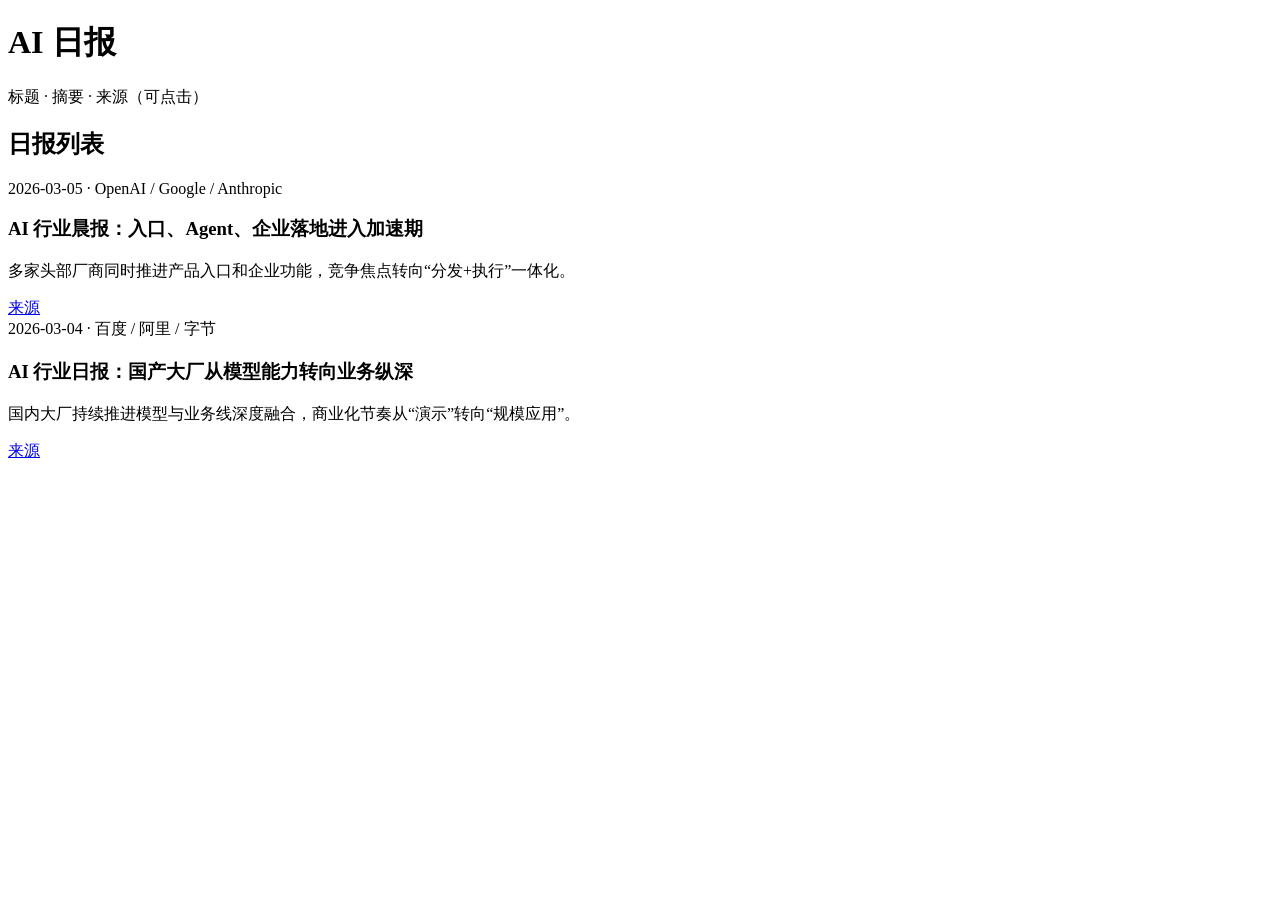
==== reports/ai-daily-site/index.html @ 8fc4eb7d "feat(ai-daily): simplify UI, add source metadata, add publish script" ====
<!doctype html>
<html lang="zh-CN">
<head>
  <meta charset="UTF-8" />
  <meta name="viewport" content="width=device-width, initial-scale=1.0" />
  <meta name="description" content="AI 日报中心：支持公司/优先级筛选、月度归档、详情阅读。" />
  <title>AI 日报中心</title>
  <link rel="stylesheet" href="./styles.css" />
</head>
<body>
  <div class="container">
    <header class="header" role="banner">
      <div>
        <h1 class="title">AI 日报</h1>
        <p class="sub">标题 · 摘要 · 来源（可点击）</p>
      </div>
    </header>

    <main id="mainContent" tabindex="-1">
      <section aria-label="日报列表" style="max-width:100%">
        <h2 class="section-title">日报列表</h2>
        <div id="reportList" aria-live="polite"></div>
      </section>
    </main>
  </div>

  <script src="./data.js"></script>
  <script>
    const rawData = window.AI_DAILY_DATA || [];
    const data = [...rawData].sort((a, b) => b.date.localeCompare(a.date));

    const reportListEl = document.getElementById('reportList');

    function render() {
      if (!data.length) {
        reportListEl.innerHTML = '<div class="card empty" role="status">暂无日报数据。</div>';
        return;
      }

      reportListEl.innerHTML = data
        .map((item) => {
          const firstSource = item?.headlines?.[0]?.sources?.[0] || '';
          return `
          <article class="card report-card" role="link" tabindex="0" onclick="window.location.href='./detail.html?id=${encodeURIComponent(item.id)}'" onkeydown="if(event.key==='Enter'){window.location.href='./detail.html?id=${encodeURIComponent(item.id)}'}">
            <div class="meta">
              <span>${item.date}</span>
              <span>·</span>
              <span>${item.company}</span>
            </div>
            <h3>${item.title}</h3>
            <p>${item.summary}</p>
            ${firstSource ? `<a class="text-link" href="${firstSource}" target="_blank" rel="noopener" onclick="event.stopPropagation()">来源</a>` : ''}
          </article>
        `;
        })
        .join('');
    }

    render();
  </script>
</body>
</html>
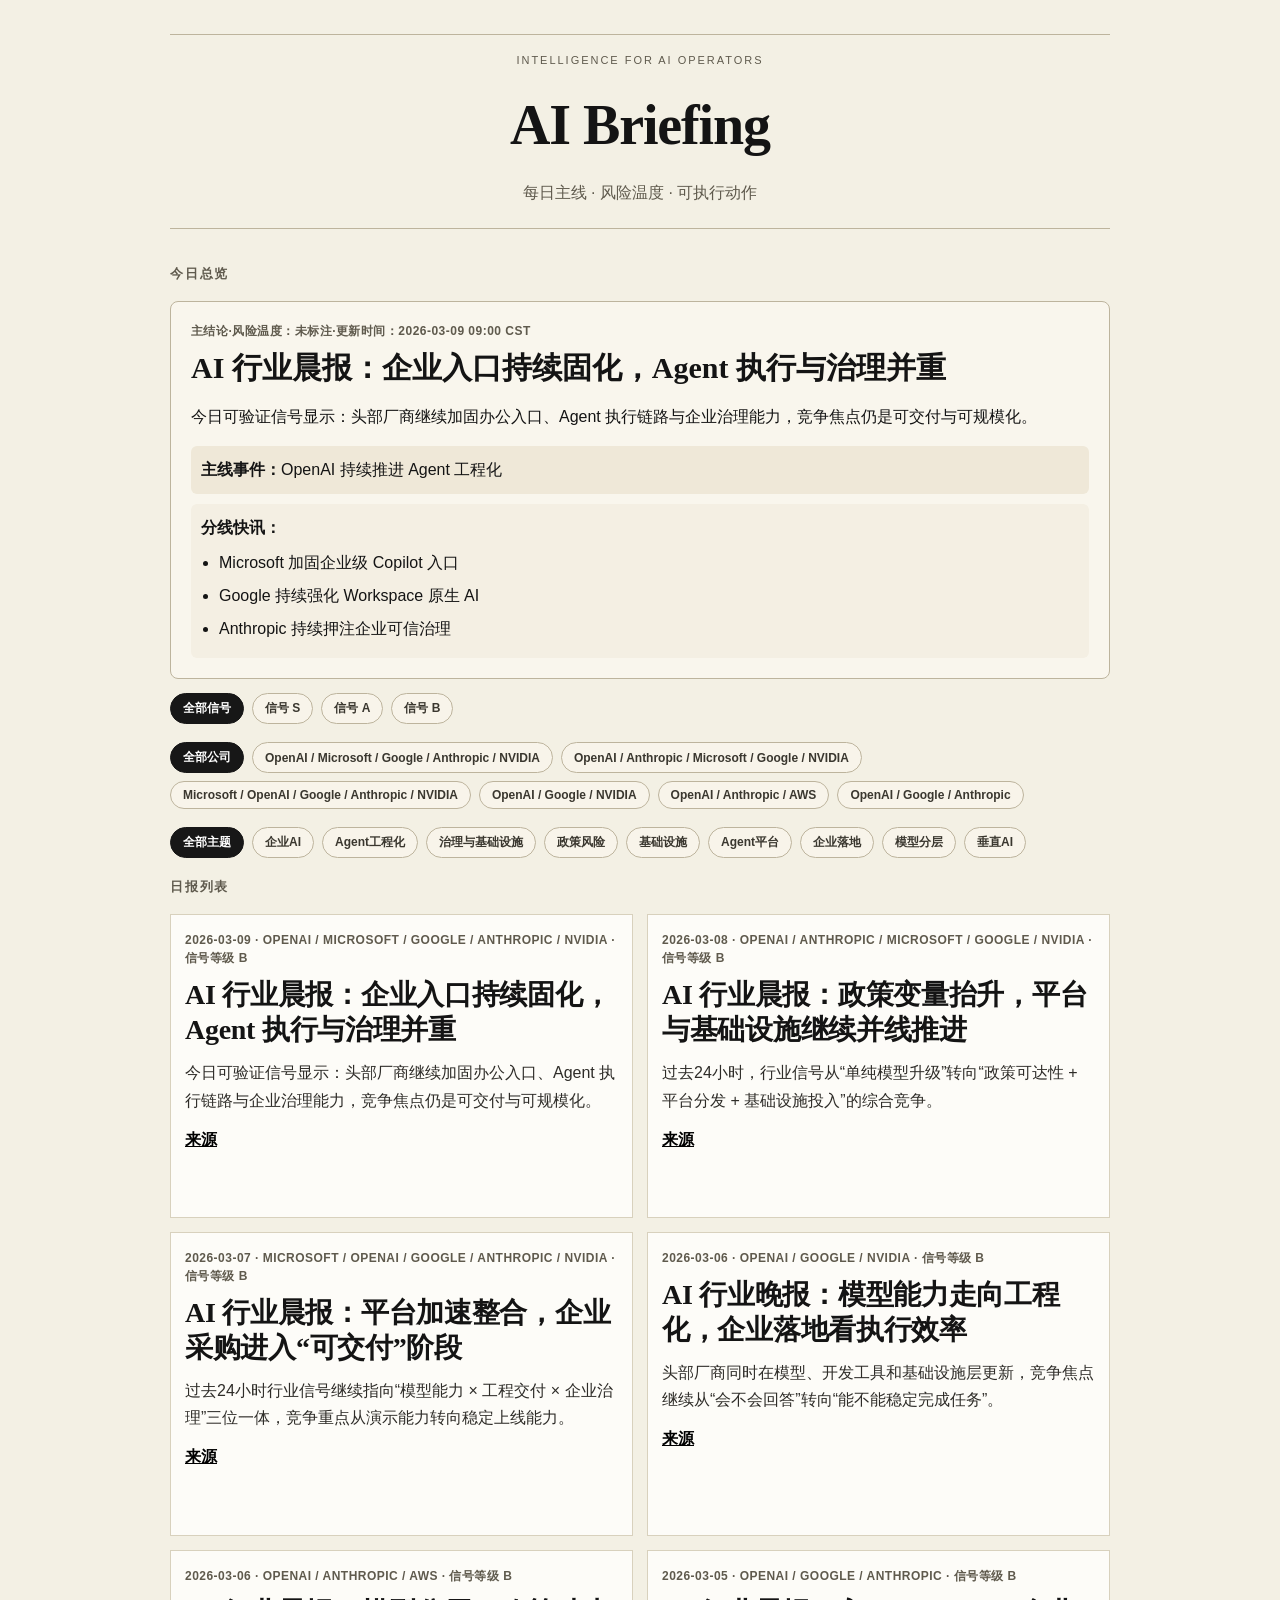
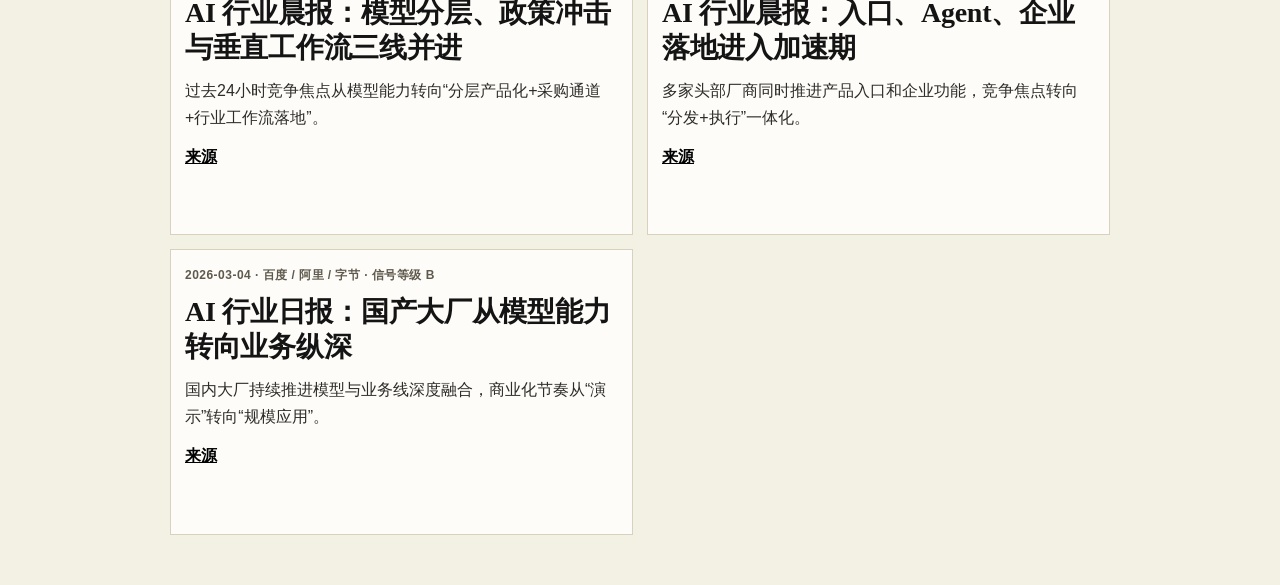
==== commit 0d6f5836: "fix(ui): normalize timezone label and improve meta wrapping on mobile" ====
--- a/reports/ai-daily-site/index.html
+++ b/reports/ai-daily-site/index.html
@@ -10,53 +10,146 @@
 <body>
   <div class="container">
     <header class="header" role="banner">
+      <div class="masthead-kicker">Intelligence for AI Operators</div>
       <div>
-        <h1 class="title">AI 日报</h1>
-        <p class="sub">标题 · 摘要 · 来源（可点击）</p>
+        <h1 class="title">AI Briefing</h1>
+        <p class="sub">每日主线 · 风险温度 · 可执行动作</p>
       </div>
     </header>
 
     <main id="mainContent" tabindex="-1">
+      <section aria-label="今日总览" style="max-width:100%">
+        <h2 class="section-title">今日总览</h2>
+        <div id="dailyOverview" aria-live="polite"></div>
+      </section>
+      <section aria-label="筛选器" style="max-width:100%">
+        <div id="filters" class="filter-row" aria-live="polite"></div>
+        <div id="companyFilters" class="filter-row" aria-live="polite"></div>
+        <div id="tagFilters" class="filter-row" aria-live="polite"></div>
+      </section>
       <section aria-label="日报列表" style="max-width:100%">
         <h2 class="section-title">日报列表</h2>
-        <div id="reportList" aria-live="polite"></div>
+        <div id="reportList" class="report-grid" aria-live="polite"></div>
       </section>
     </main>
   </div>
 
-  <script src="./data.js"></script>
   <script>
-    const rawData = window.AI_DAILY_DATA || [];
-    const data = [...rawData].sort((a, b) => b.date.localeCompare(a.date));
+    function initDailyData() {
+      const rawData = window.AI_DAILY_DATA || [];
+      const fmtTime = (t='') => t.replace('Asia/Shanghai','CST').replace('  ', ' ');
+      const data = [...rawData].sort((a, b) => b.date.localeCompare(a.date));
+      const reportListEl = document.getElementById('reportList');
+      const overviewEl = document.getElementById('dailyOverview');
+      const filtersEl = document.getElementById('filters');
+      const companyFiltersEl = document.getElementById('companyFilters');
+      const tagFiltersEl = document.getElementById('tagFilters');
+      let activeSignal = 'ALL';
+      let activeCompany = 'ALL';
+      let activeTag = 'ALL';
 
-    const reportListEl = document.getElementById('reportList');
+      const companyPool = ['ALL', ...new Set(data.map(i => i.company).filter(Boolean))].slice(0, 7);
+      const tagPool = ['ALL', ...new Set(data.flatMap(i => i.tags || []).filter(Boolean))].slice(0, 10);
 
-    function render() {
-      if (!data.length) {
-        reportListEl.innerHTML = '<div class="card empty" role="status">暂无日报数据。</div>';
-        return;
+      function renderFilters() {
+        const signals = ['ALL', 'S', 'A', 'B'];
+        filtersEl.innerHTML = signals.map(s => `
+          <button class="chip ${activeSignal===s ? 'chip-active' : ''}" onclick="window.__setSignal('${s}')">${s==='ALL' ? '全部信号' : `信号 ${s}`}</button>
+        `).join('');
+
+        companyFiltersEl.innerHTML = companyPool.map(c => `
+          <button class="chip ${activeCompany===c ? 'chip-active' : ''}" onclick="window.__setCompany('${c.replace(/'/g, "\\'")}')">${c==='ALL' ? '全部公司' : c}</button>
+        `).join('');
+
+        tagFiltersEl.innerHTML = tagPool.map(t => `
+          <button class="chip ${activeTag===t ? 'chip-active' : ''}" onclick="window.__setTag('${t}')">${t==='ALL' ? '全部主题' : t}</button>
+        `).join('');
       }
 
-      reportListEl.innerHTML = data
-        .map((item) => {
-          const firstSource = item?.headlines?.[0]?.sources?.[0] || '';
-          return `
-          <article class="card report-card" role="link" tabindex="0" onclick="window.location.href='./detail.html?id=${encodeURIComponent(item.id)}'" onkeydown="if(event.key==='Enter'){window.location.href='./detail.html?id=${encodeURIComponent(item.id)}'}">
-            <div class="meta">
-              <span>${item.date}</span>
-              <span>·</span>
-              <span>${item.company}</span>
-            </div>
-            <h3>${item.title}</h3>
-            <p>${item.summary}</p>
-            ${firstSource ? `<a class="text-link" href="${firstSource}" target="_blank" rel="noopener" onclick="event.stopPropagation()">来源</a>` : ''}
+      window.__setSignal = function(s){
+        activeSignal = s;
+        renderFilters();
+        renderList();
+      }
+      window.__setCompany = function(c){
+        activeCompany = c;
+        renderFilters();
+        renderList();
+      }
+      window.__setTag = function(t){
+        activeTag = t;
+        renderFilters();
+        renderList();
+      }
+
+      function renderOverview() {
+        if (!data.length) {
+          overviewEl.innerHTML = '';
+          return;
+        }
+        const latest = data[0];
+        const riskTemp = latest.riskTemperature || '未标注';
+        const mainLine = latest.dailyMainline || latest.summary || '暂无主线';
+        const updatedAtRaw = latest.lastUpdatedAt || latest.headlines?.[0]?.lastVerifiedAt || '未标注';
+        const updatedAt = fmtTime(updatedAtRaw);
+        const dailyConclusion = latest.dailyConclusion || latest.title;
+        const mainHeadline = latest.headlines?.[0];
+        const subHeadlines = (latest.headlines || []).slice(1, 4);
+
+        overviewEl.innerHTML = `
+          <article class="card overview-card">
+            <div class="meta"><span>主结论</span><span>·</span><span>风险温度：${riskTemp}</span><span>·</span><span>更新时间：${updatedAt}</span></div>
+            <h3>${dailyConclusion}</h3>
+            <p>${mainLine}</p>
+            ${mainHeadline ? `<div class="mainline"><strong>主线事件：</strong>${mainHeadline.title || mainHeadline.summary || ''}</div>` : ''}
+            ${subHeadlines.length ? `<div class="subline"><strong>分线快讯：</strong><ul>${subHeadlines.map(h => `<li>${h.title || h.summary || ''}</li>`).join('')}</ul></div>` : ''}
           </article>
         `;
-        })
-        .join('');
+      }
+
+      function renderList() {
+        const view = data.filter(i => {
+          const signalOK = activeSignal === 'ALL' || (i.signalLevel || 'B') === activeSignal;
+          const companyOK = activeCompany === 'ALL' || i.company === activeCompany;
+          const tagOK = activeTag === 'ALL' || (i.tags || []).includes(activeTag);
+          return signalOK && companyOK && tagOK;
+        });
+
+        if (!view.length) {
+          reportListEl.innerHTML = '<div class="card empty" role="status">当前筛选条件下暂无日报。</div>';
+          return;
+        }
+        reportListEl.innerHTML = view.map((item) => {
+          const firstSource = item?.headlines?.[0]?.sources?.[0] || '';
+          const signal = item.signalLevel || 'B';
+          const whyNow = item.whyNow || '';
+          return `
+            <article class="card report-card" role="link" tabindex="0" onclick="window.location.href='./detail.html?id=${encodeURIComponent(item.id)}'" onkeydown="if(event.key==='Enter'){window.location.href='./detail.html?id=${encodeURIComponent(item.id)}'}">
+              <div class="meta">
+                <span>${item.date}</span>
+                <span>·</span>
+                <span>${item.company}</span>
+                <span>·</span>
+                <span>信号等级 ${signal}</span>
+              </div>
+              <h3>${item.title}</h3>
+              <p>${item.summary}</p>
+              ${whyNow ? `<p class="why-now"><strong>为什么今天重要：</strong>${whyNow}</p>` : ''}
+              ${firstSource ? `<a class="text-link" href="${firstSource}" target="_blank" rel="noopener" onclick="event.stopPropagation()">来源</a>` : ''}
+            </article>
+          `;
+        }).join('');
+      }
+
+      renderOverview();
+      renderFilters();
+      renderList();
     }
 
-    render();
+    const script = document.createElement('script');
+    script.src = `./data.js?v=${Date.now()}`;
+    script.onload = initDailyData;
+    document.body.appendChild(script);
   </script>
 </body>
 </html>
--- a/reports/ai-daily-site/styles.css
+++ b/reports/ai-daily-site/styles.css
@@ -0,0 +1,275 @@
+:root {
+  --bg: #f3f0e4;
+  --bg-soft: #f8f5eb;
+  --card: #f7f4e9;
+  --line: #d8d1bd;
+  --line-strong: #bdb49d;
+  --text: #141414;
+  --muted: #5f5a4d;
+  --accent: #111111;
+  --accent-2: #9d2f2f;
+  --focus: #111111;
+  --shadow: rgba(20, 20, 20, 0.06);
+}
+
+* { box-sizing: border-box; }
+
+html, body { min-height: 100%; }
+
+body {
+  margin: 0;
+  font-family: "Inter", -apple-system, BlinkMacSystemFont, "Segoe UI", Roboto, sans-serif;
+  color: var(--text);
+  background: var(--bg);
+  line-height: 1.7;
+  -webkit-font-smoothing: antialiased;
+}
+
+.container {
+  max-width: 980px;
+  margin: 0 auto;
+  padding: 34px 20px 50px;
+}
+
+.header {
+  text-align: center;
+  margin-bottom: 34px;
+  border-top: 1px solid var(--line-strong);
+  border-bottom: 1px solid var(--line-strong);
+  padding: 16px 0 22px;
+}
+
+.masthead-kicker {
+  font-size: 11px;
+  text-transform: uppercase;
+  letter-spacing: 0.18em;
+  color: var(--muted);
+  margin-bottom: 8px;
+}
+
+.title {
+  font-family: "Georgia", "Times New Roman", serif;
+  font-size: 56px;
+  font-weight: 700;
+  letter-spacing: -0.02em;
+  margin: 0 0 6px;
+  color: #141414;
+}
+
+.sub {
+  font-size: 16px;
+  color: var(--muted);
+  margin: 0;
+}
+
+.section-title {
+  font-size: 13px;
+  text-transform: uppercase;
+  letter-spacing: 0.14em;
+  color: var(--muted);
+  margin-bottom: 16px;
+  font-weight: 700;
+}
+
+.card {
+  background: var(--card);
+  border: none;
+  border-radius: 0;
+  padding: 0;
+  box-shadow: none;
+  margin-bottom: 48px;
+}
+
+.report-card {
+  border: 1px solid var(--line);
+  background: #fdfcf8;
+  border-radius: 0;
+  padding: 16px 14px;
+  cursor: pointer;
+  transition: transform 0.15s ease, box-shadow 0.2s ease;
+  height: 100%;
+}
+
+.report-card:hover {
+  transform: translateY(-1px);
+  box-shadow: 0 4px 12px var(--shadow);
+}
+
+.report-card h3 {
+  font-family: "Georgia", "Times New Roman", serif;
+  font-size: 28px;
+  font-weight: 700;
+  letter-spacing: -0.01em;
+  margin: 10px 0 12px;
+  line-height: 1.25;
+}
+
+.report-card p {
+  font-size: 16px;
+  color: #2e2c28;
+  margin: 0 0 12px;
+}
+
+.meta {
+  font-size: 12px;
+  font-weight: 600;
+  color: var(--muted);
+  text-transform: uppercase;
+  letter-spacing: 0.04em;
+  margin-bottom: 8px;
+  line-height: 1.5;
+  word-break: break-word;
+}
+
+.priority {
+  display: inline-block;
+  font-size: 11px;
+  padding: 2px 6px;
+  background: #000;
+  color: #fff;
+  border-radius: 3px;
+  margin-right: 8px;
+}
+
+.btn {
+  display: inline-block;
+  background: #000;
+  color: #fff;
+  padding: 12px 24px;
+  border-radius: 6px;
+  font-weight: 600;
+  text-decoration: none;
+  font-size: 14px;
+  transition: transform 0.1s ease;
+}
+
+.btn:active {
+  transform: scale(0.98);
+}
+
+.headline {
+  margin-bottom: 40px;
+  padding-bottom: 40px;
+  border-bottom: 1px solid var(--line);
+}
+
+.headline h3 {
+  font-size: 14px;
+  color: var(--accent-2);
+  text-transform: uppercase;
+  margin-bottom: 12px;
+}
+
+.kv b {
+  color: #000;
+  font-size: 13px;
+  text-transform: uppercase;
+  margin-right: 8px;
+}
+
+.text-link {
+  color: #000;
+  text-decoration: underline;
+  font-weight: 600;
+}
+
+/* Detail Page Specifics */
+.detail-top {
+  margin-bottom: 40px;
+}
+
+.tag {
+  font-size: 12px;
+  background: #f1f3f5;
+  padding: 4px 10px;
+  border-radius: 4px;
+  margin-right: 6px;
+  font-weight: 500;
+}
+
+.overview-card {
+  border: 1px solid var(--line-strong);
+  border-radius: 8px;
+  padding: 20px;
+  background: #f9f6ed;
+  margin-bottom: 14px;
+}
+
+.overview-card h3 {
+  margin: 8px 0 10px;
+  font-family: "Georgia", "Times New Roman", serif;
+  font-size: 30px;
+  line-height: 1.3;
+}
+
+.filter-row {
+  display: flex;
+  gap: 8px;
+  flex-wrap: wrap;
+  margin-bottom: 18px;
+}
+
+.chip {
+  border: 1px solid var(--line-strong);
+  background: #f8f4ea;
+  color: #3a372f;
+  padding: 6px 12px;
+  border-radius: 999px;
+  font-size: 12px;
+  font-weight: 600;
+  cursor: pointer;
+}
+
+.chip-active {
+  background: #171717;
+  color: #fff;
+  border-color: #171717;
+}
+
+.why-now {
+  background: #f5efe1;
+  border-left: 3px solid #1f1f1f;
+  padding: 8px 10px;
+  border-radius: 4px;
+}
+
+.mainline {
+  margin-top: 10px;
+  padding: 10px;
+  background: #efe8d8;
+  border-radius: 6px;
+}
+
+.subline {
+  margin-top: 10px;
+  padding: 10px;
+  background: #f4efe3;
+  border-radius: 6px;
+}
+
+.subline ul {
+  margin: 8px 0 0;
+  padding-left: 18px;
+}
+
+.subline li {
+  margin-bottom: 6px;
+}
+
+.report-grid {
+  display: grid;
+  grid-template-columns: repeat(2, minmax(0, 1fr));
+  gap: 14px;
+}
+
+@media (max-width: 760px) {
+  .report-grid {
+    grid-template-columns: 1fr;
+  }
+}
+
+@media (max-width: 600px) {
+  .title { font-size: 40px; }
+  .container { padding: 24px 14px; }
+  .overview-card h3 { font-size: 22px; }
+}
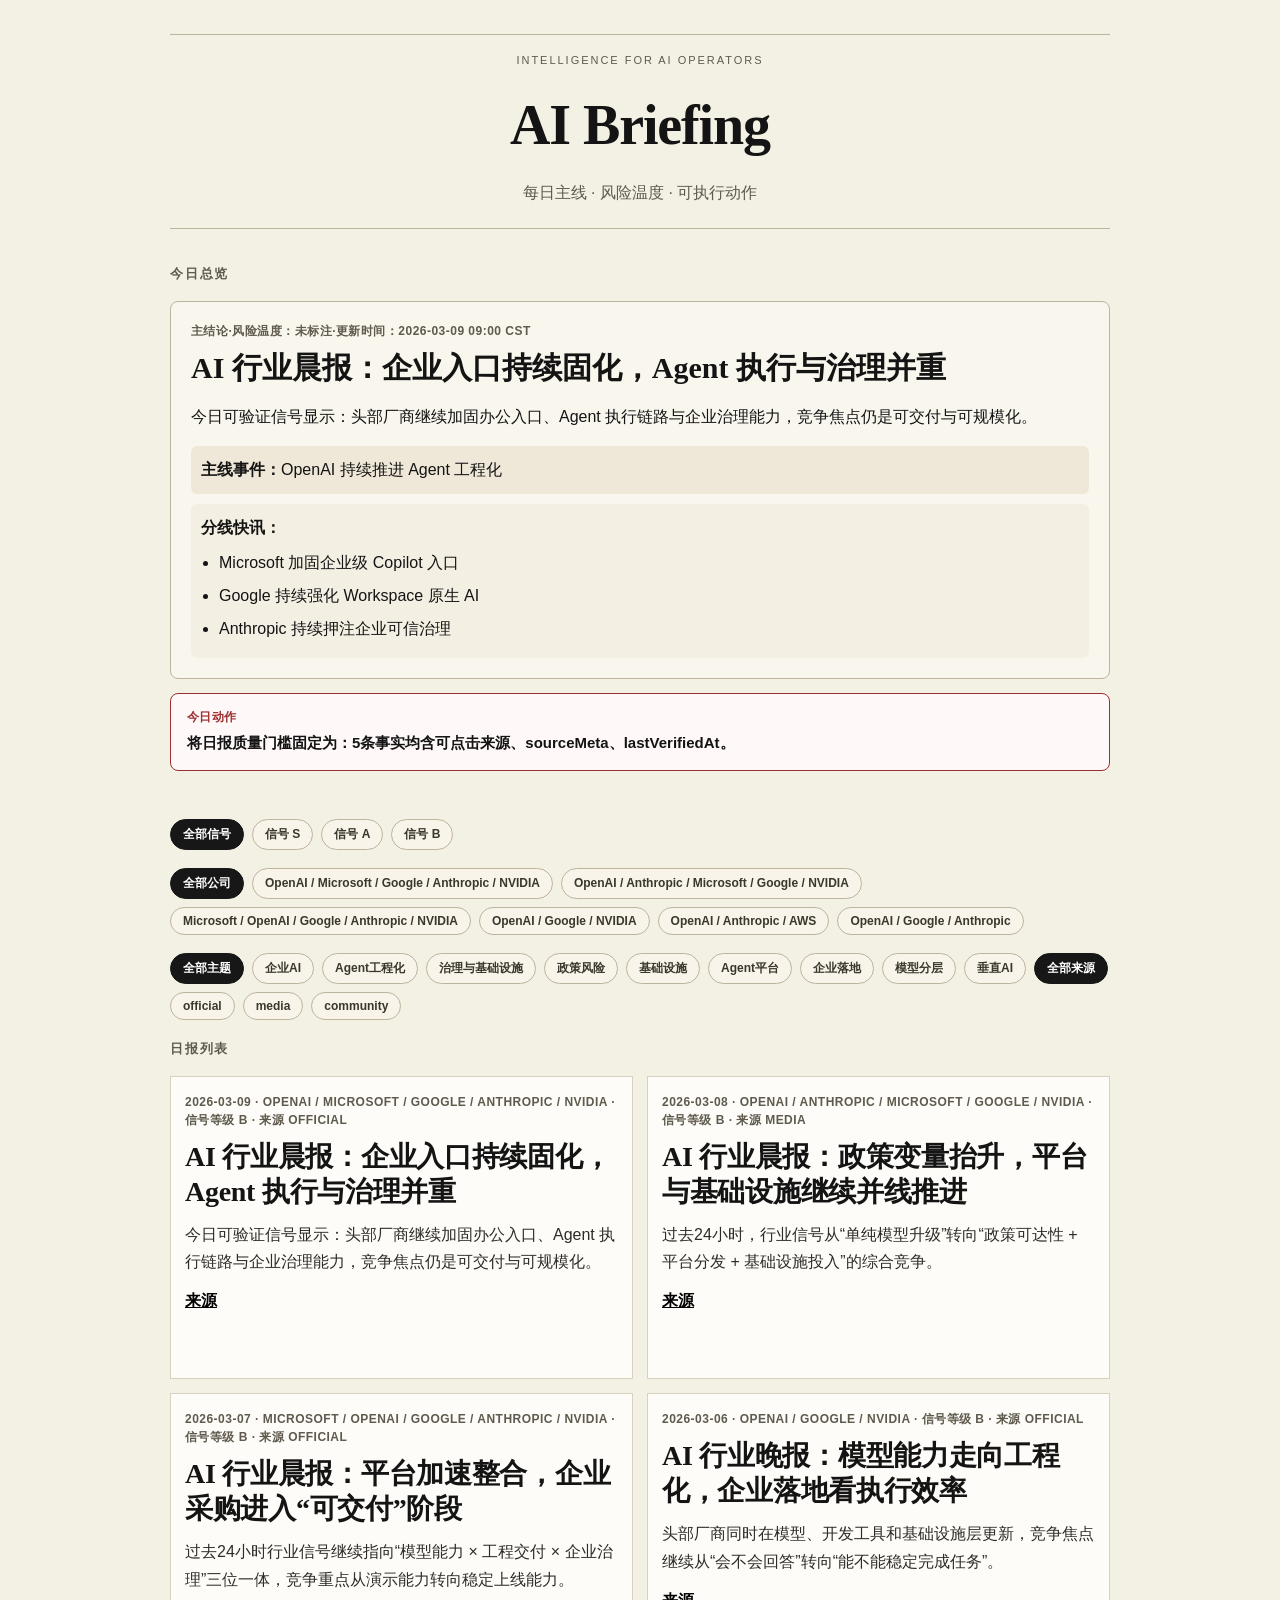
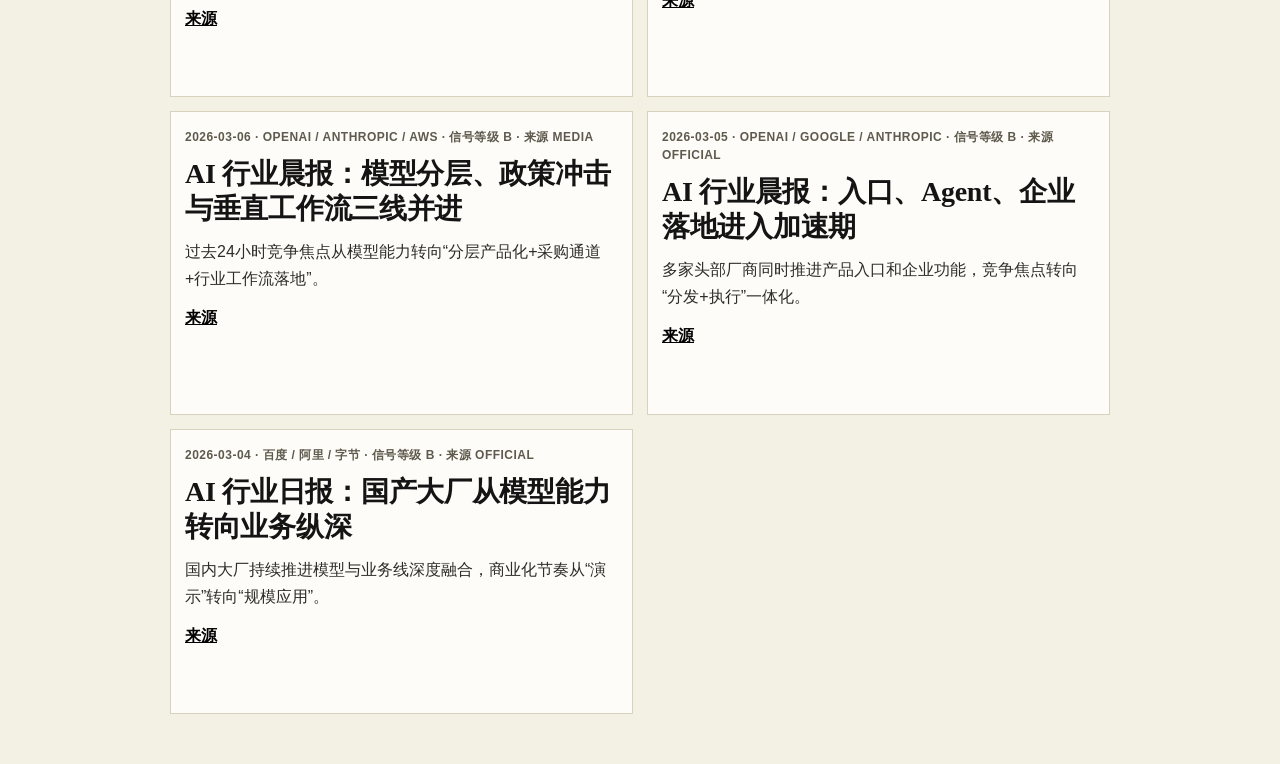
==== commit d1dc44b0: "feat(ai-daily): add todayAction card, source quality filters, copy buttons" ====
--- a/reports/ai-daily-site/index.html
+++ b/reports/ai-daily-site/index.html
@@ -21,6 +21,7 @@
       <section aria-label="今日总览" style="max-width:100%">
         <h2 class="section-title">今日总览</h2>
         <div id="dailyOverview" aria-live="polite"></div>
+        <div id="todayAction" aria-live="polite"></div>
       </section>
       <section aria-label="筛选器" style="max-width:100%">
         <div id="filters" class="filter-row" aria-live="polite"></div>
@@ -41,15 +42,18 @@
       const data = [...rawData].sort((a, b) => b.date.localeCompare(a.date));
       const reportListEl = document.getElementById('reportList');
       const overviewEl = document.getElementById('dailyOverview');
+      const todayActionEl = document.getElementById('todayAction');
       const filtersEl = document.getElementById('filters');
       const companyFiltersEl = document.getElementById('companyFilters');
       const tagFiltersEl = document.getElementById('tagFilters');
       let activeSignal = 'ALL';
       let activeCompany = 'ALL';
       let activeTag = 'ALL';
+      let activeSourceType = 'ALL';
 
       const companyPool = ['ALL', ...new Set(data.map(i => i.company).filter(Boolean))].slice(0, 7);
       const tagPool = ['ALL', ...new Set(data.flatMap(i => i.tags || []).filter(Boolean))].slice(0, 10);
+      const sourceTypePool = ['ALL', 'official', 'media', 'community'];
 
       function renderFilters() {
         const signals = ['ALL', 'S', 'A', 'B'];
@@ -63,6 +67,8 @@
 
         tagFiltersEl.innerHTML = tagPool.map(t => `
           <button class="chip ${activeTag===t ? 'chip-active' : ''}" onclick="window.__setTag('${t}')">${t==='ALL' ? '全部主题' : t}</button>
+        `).join('') + sourceTypePool.map(s => `
+          <button class="chip ${activeSourceType===s ? 'chip-active' : ''}" onclick="window.__setSourceType('${s}')">${s==='ALL' ? '全部来源' : s}</button>
         `).join('');
       }
 
@@ -80,6 +86,17 @@
         activeTag = t;
         renderFilters();
         renderList();
+      }
+      window.__setSourceType = function(s){
+        activeSourceType = s;
+        renderFilters();
+        renderList();
+      }
+
+      function hasSourceType(item, type) {
+        if (type === 'ALL') return true;
+        const metas = (item.headlines || []).flatMap(h => h.sourceMeta || []);
+        return metas.some(m => (m.type || '').toLowerCase() === type);
       }
 
       function renderOverview() {
@@ -105,6 +122,8 @@
             ${subHeadlines.length ? `<div class="subline"><strong>分线快讯：</strong><ul>${subHeadlines.map(h => `<li>${h.title || h.summary || ''}</li>`).join('')}</ul></div>` : ''}
           </article>
         `;
+        const todayAction = (latest.actions || [])[0] || '暂无今日动作';
+        todayActionEl.innerHTML = `<article class="card action-card"><div class="meta">今日动作</div><p>${todayAction}</p></article>`;
       }
 
       function renderList() {
@@ -112,7 +131,8 @@
           const signalOK = activeSignal === 'ALL' || (i.signalLevel || 'B') === activeSignal;
           const companyOK = activeCompany === 'ALL' || i.company === activeCompany;
           const tagOK = activeTag === 'ALL' || (i.tags || []).includes(activeTag);
-          return signalOK && companyOK && tagOK;
+          const sourceOK = hasSourceType(i, activeSourceType);
+          return signalOK && companyOK && tagOK && sourceOK;
         });
 
         if (!view.length) {
@@ -123,6 +143,7 @@
           const firstSource = item?.headlines?.[0]?.sources?.[0] || '';
           const signal = item.signalLevel || 'B';
           const whyNow = item.whyNow || '';
+          const sourceType = ((item.headlines || []).flatMap(h => h.sourceMeta || []).find(m => m.type)?.type || 'unknown').toLowerCase();
           return `
             <article class="card report-card" role="link" tabindex="0" onclick="window.location.href='./detail.html?id=${encodeURIComponent(item.id)}'" onkeydown="if(event.key==='Enter'){window.location.href='./detail.html?id=${encodeURIComponent(item.id)}'}">
               <div class="meta">
@@ -131,6 +152,8 @@
                 <span>${item.company}</span>
                 <span>·</span>
                 <span>信号等级 ${signal}</span>
+                <span>·</span>
+                <span>来源 ${sourceType}</span>
               </div>
               <h3>${item.title}</h3>
               <p>${item.summary}</p>
--- a/reports/ai-daily-site/styles.css
+++ b/reports/ai-daily-site/styles.css
@@ -256,6 +256,25 @@
   margin-bottom: 6px;
 }
 
+.action-card {
+  border: 1px solid var(--accent-2);
+  background: #fef8f8;
+  border-radius: 8px;
+  padding: 14px 16px;
+  margin-top: 12px;
+}
+
+.action-card .meta {
+  color: var(--accent-2);
+  margin-bottom: 4px;
+}
+
+.action-card p {
+  font-weight: 600;
+  font-size: 15px;
+  margin: 0;
+}
+
 .report-grid {
   display: grid;
   grid-template-columns: repeat(2, minmax(0, 1fr));
